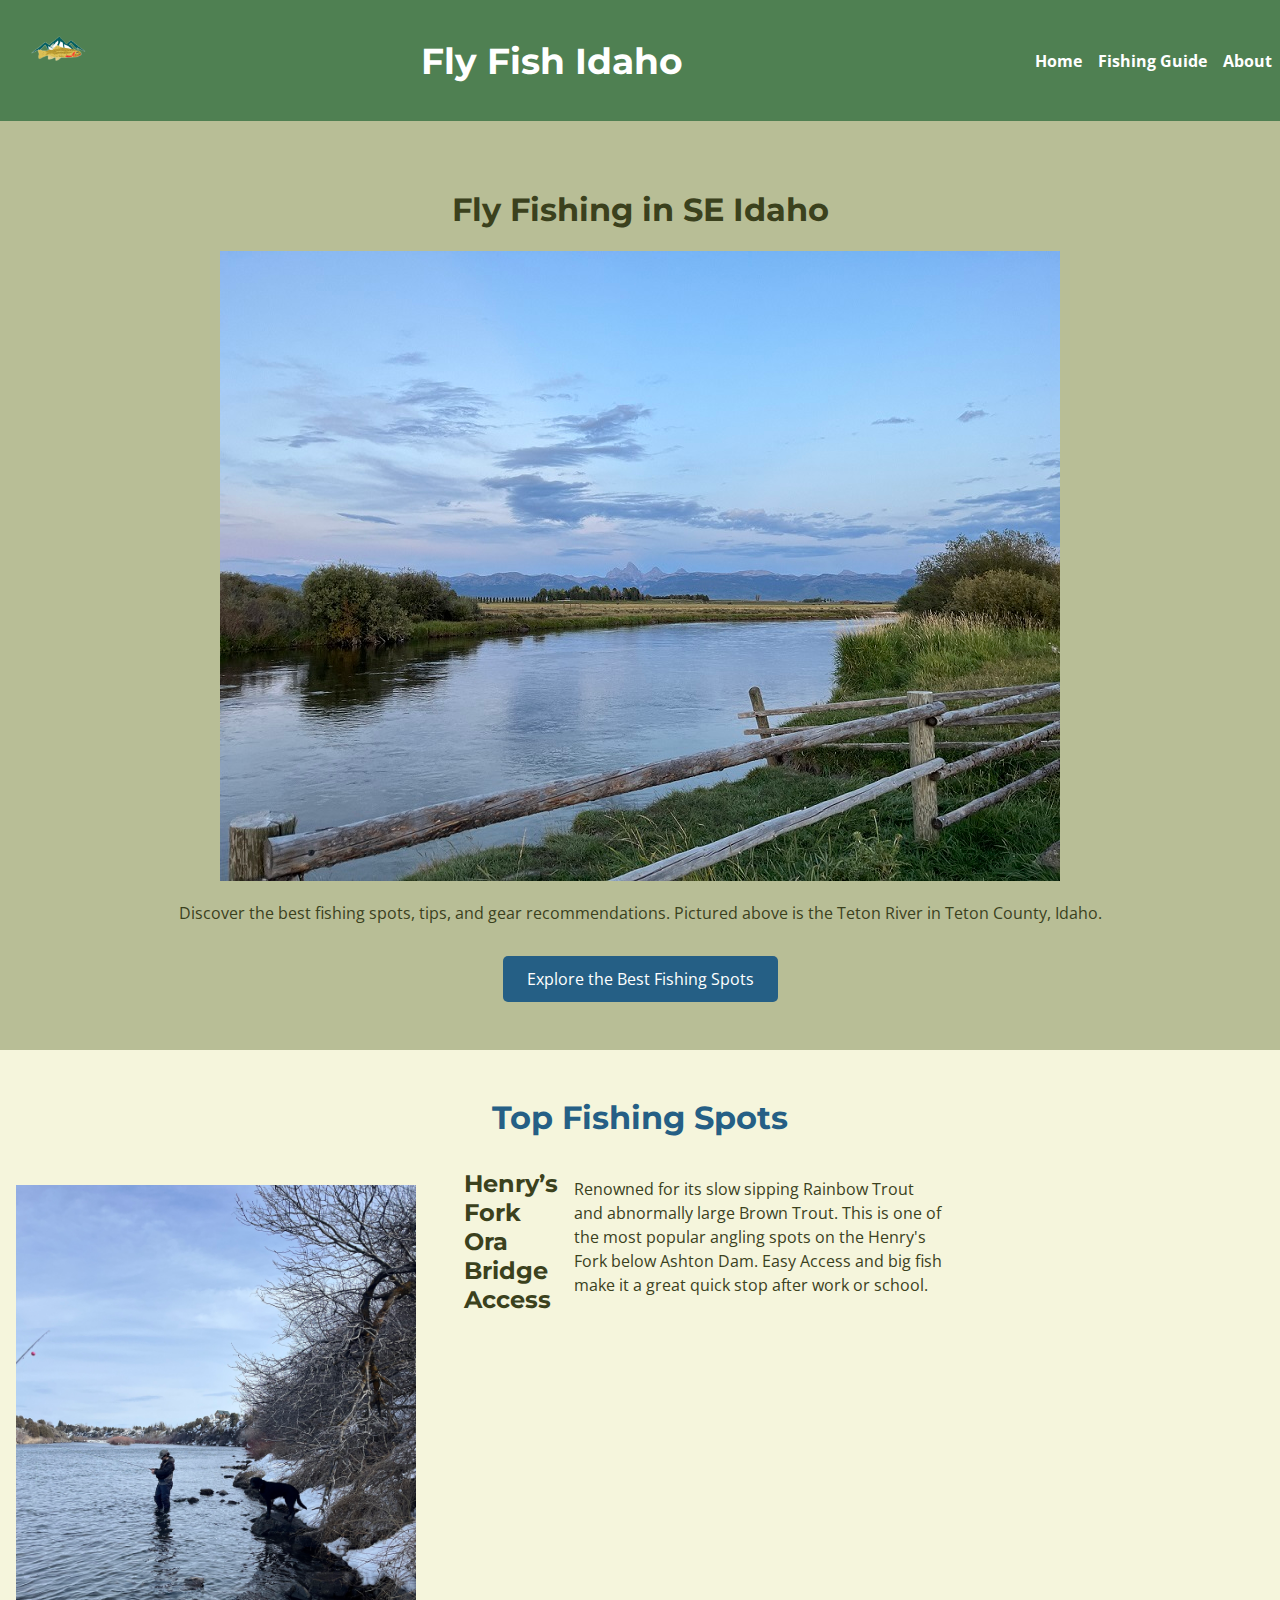
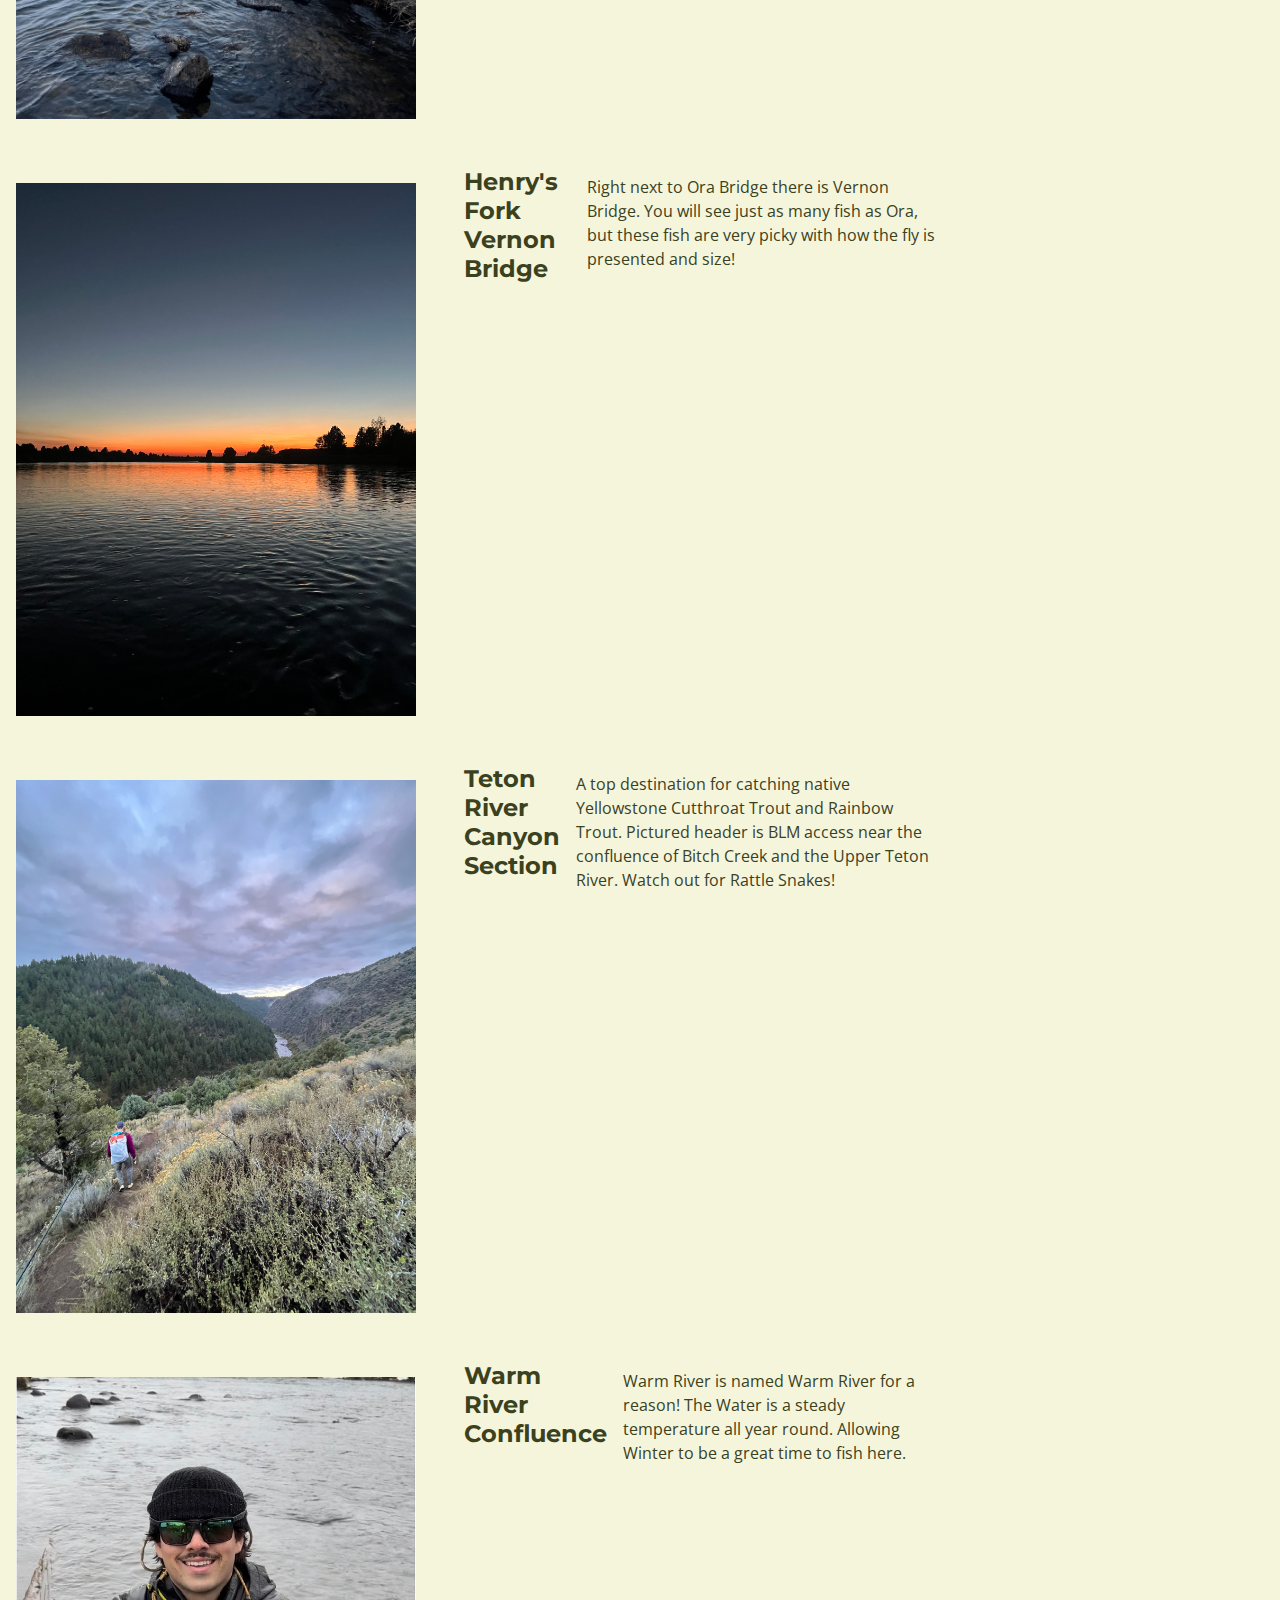
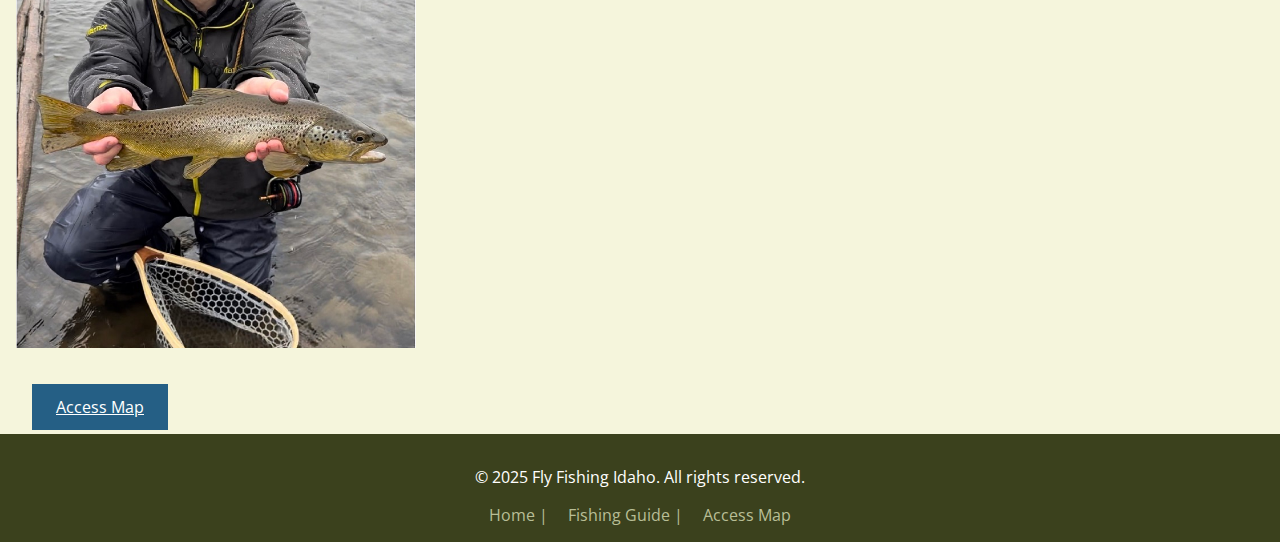
==== final/index.html @ 547f0a6a "final" ====
<!DOCTYPE html>
<html lang="en">
<head>
  <meta charset="UTF-8" />
  <meta name="viewport" content="width=device-width, initial-scale=1.0" />
  <title>Fly Fishing in SE Idaho</title>
  <link rel="stylesheet" href="flyfish.css" />
</head>
<body>

  <!-- Header -->
  <header>
    <div class="logo"> <img src="pictures/logo.png" alt=""></div>
    <div class="title">Fly Fish Idaho</div>
    <nav>
      <ul>
        <li><a href="index.html">Home</a></li>
        <li><a href="guide.html">Fishing Guide</a></li>
        <li><a href="#">About</a></li>
      </ul>
    </nav>
  </header>

  <!-- Hero Section -->
  <section class="hero">
    <h1>Fly Fishing in SE Idaho</h1>
    <img src="pictures/hero-flyfishing.jpeg">
    <p>Discover the best fishing spots, tips, and gear recommendations. Pictured above is the Teton River
        in Teton County, Idaho.
    </p>
    <a href="guide.html" class="cta-button">Explore the Best Fishing Spots</a>
  </section>

  <body-items>
    <h2>Top Fishing Spots</h2>
    
  
    <!-- First location -->
    <div>
      <img src="pictures/ora.jpeg" alt="Henry’s Fork" />
      <div>
        <h3>Henry’s Fork Ora Bridge Access</h3>
        <p>Renowned for its slow sipping Rainbow Trout and abnormally large Brown Trout. This is one of the most popular angling spots on the Henry's Fork below Ashton Dam. Easy Access and big fish make it a great quick stop after work or school.</p>
      </div>
      <iframe src="https://www.google.com/maps/embed?pb=!1m18!1m12!1m3!1d1747.841406166984!2d-111.51005917206585!3d44.0703888936065!2m3!1f0!2f0!3f0!3m2!1i1024!2i768!4f13.1!3m3!1m2!1s0x5353e1fa62622fb9%3A0xbde4c28ace210e24!2sOra%20Bridge%20Boat%20ramp!5e0!3m2!1sen!2sus!4v1743808390522!5m2!1sen!2sus" width="600" height="450" style="border:0;" allowfullscreen="" loading="lazy" referrerpolicy="no-referrer-when-downgrade"></iframe>
    </div>
  
    <!-- Second location -->
    <div>
      <img src="pictures/vernonbridge.jpeg" alt="vernonbridge" />
      <div>
        <h3>Henry's Fork Vernon Bridge</h3>
        <p>Right next to Ora Bridge there is Vernon Bridge. You will see just as many fish as Ora, but these fish are very picky with how the fly is presented and size!</p>
      </div>
      <iframe src="https://www.google.com/maps/embed?pb=!1m18!1m12!1m3!1d3496.6609710471184!2d-111.53988580443836!3d44.05382509534131!2m3!1f0!2f0!3f0!3m2!1i1024!2i768!4f13.1!3m3!1m2!1s0x5353e71371171cd7%3A0xec0caa1d4cd2f4e1!2sVernon%20Bridge%20Access!5e0!3m2!1sen!2sus!4v1743808361636!5m2!1sen!2sus" width="600" height="450" style="border:0;" allowfullscreen="" loading="lazy" referrerpolicy="no-referrer-when-downgrade"></iframe>
    </div>
  
    <!-- Third location -->
    <div>
      <img src="pictures/tetonview.jpeg" alt="tetonview" />
      <div>
        <h3>Teton River Canyon Section</h3>
        <p>A top destination for catching native Yellowstone Cutthroat Trout and Rainbow Trout. Pictured header is BLM access near the confluence of Bitch Creek and the Upper Teton River. Watch out for Rattle Snakes!</p>
      </div>
      <iframe src="https://www.google.com/maps/embed?pb=!1m17!1m12!1m3!1d3504.1636595047585!2d-111.29325296214981!3d43.926612136106016!2m3!1f0!2f0!3f0!3m2!1i1024!2i768!4f13.1!3m2!1m1!2zNDPCsDU1JzM2LjIiTiAxMTHCsDE3JzIyLjYiVw!5e0!3m2!1sen!2sus!4v1743808493419!5m2!1sen!2sus" width="600" height="450" style="border:0;" allowfullscreen="" loading="lazy" referrerpolicy="no-referrer-when-downgrade"></iframe>
    </div>
  
    <!-- Fourth location -->
    <div>
      <img src="pictures/warmriverbrown.png" alt="warmriverbrown" />
      <div>
        <h3>Warm River Confluence</h3>
        <p>Warm River is named Warm River for a reason! The Water is a steady temperature all year round. Allowing Winter to be a great time to fish here.</p>
      </div>
      <iframe src="https://www.google.com/maps/embed?pb=!1m17!1m12!1m3!1d1746.6557826564806!2d-111.33740127510336!3d44.110522250681704!2m3!1f0!2f0!3f0!3m2!1i1024!2i768!4f13.1!3m2!1m1!2zNDTCsDA2JzM0LjIiTiAxMTHCsDIwJzE2LjAiVw!5e0!3m2!1sen!2sus!4v1743808463670!5m2!1sen!2sus" width="600" height="450" style="border:0;" allowfullscreen="" loading="lazy" referrerpolicy="no-referrer-when-downgrade"></iframe>
    </div>
  </body-items>
      
</section>
  <a href="https://www.google.com/maps/d/u/0/viewer?mid=1hLtLtV2uC6fodS8nEP-Qpy3SI-j8AVo&femb=1&ll=44.017754763246415%2C-111.41580515&z=12" class="cta2-button">Access Map</a>
  <p>

    
  </p>
  <!-- Footer -->
  <footer>
    <p>&copy; 2025 Fly Fishing Idaho. All rights reserved.</p>
    <div class="footer-links">
      <a href="index.html">Home |</a>
      <a href="guide.html">Fishing Guide |</a>
      <a href="https://www.google.com/maps/d/u/0/viewer?mid=1hLtLtV2uC6fodS8nEP-Qpy3SI-j8AVo&femb=1&ll=44.017754763246415%2C-111.41580515&z=12">Access Map</a>
    </div>
  </footer>

</body>
</html>
---- final/flyfish.css ----
/* Google Fonts */
@import url('https://fonts.googleapis.com/css2?family=Montserrat:wght@600&family=Open+Sans&display=swap');

/* Base Styles */
body {
  margin: 0;
  padding: 0;
  font-family: 'Open Sans', sans-serif;
  background-color: #F5F5DC; /* Accent 2 */
  color: #3B411D; /* Primary */
}
body-items {
    padding: 2rem;
  }
  
  body-items h2 {
    text-align: center;
    font-size: 2rem;
    margin-bottom: 2rem;
  }
  
  body-items div {
    display: flex;
    gap: 1rem; /* Space between the image and text */
    margin-bottom: 2rem;
  }
  
  body-items img {
    max-width: 400px; /* Control the image size */
    height: auto;
    display: block;
    border-radius: 5px; /* Optional: add rounded corners */
    padding: 1rem;
    margin-right: 1rem;
  }
  
  body-items h3 {
    font-family: 'Montserrat', sans-serif;
    font-size: 1.5rem;
    margin: 0; /* Remove default margin */
  }
  
  body-items p {
    font-family: 'Open Sans', sans-serif;
    font-size: 1rem;
    line-height: 1.5;
    margin-top: 0.5rem;
    max-width: 500px; /* Control text width */
  }

.logo img {
    max-width: 220px; /* Adjust this to make it smaller */
    height: 100px;
  }
  
  /* For the title text */
  .title {
    font-family: 'Montserrat', sans-serif;
    font-size: 2.25rem; /* Adjust this to make the text smaller */
    font-weight: bold;
  }
  
  /* For header layout */
  header {
    margin: 0;
    display: flex;
    align-items: center;
    justify-content: space-between;
    background-color: #4F8052; /* Secondary color */
    padding: 0.5rem;
    color: white;
  }
  
  /* Navigation styles */
  nav ul {
    list-style: none;
    display: flex;
    gap: 1rem;
  }
  
  nav a {
    color: white;
    text-decoration: none;
    font-weight: bold;
  }

/* Hero Section */
.hero {
  text-align: center;
  padding: 3rem 1rem;
  background-color: #B8BE96; /* Accent 1 */
}
.hero-img {
    width: 100%;
    max-width: 600px;
    height: auto;
    display: block;
    margin: 1rem auto;
    border-radius: 8px;
  }

.hero h1 {
  font-family: 'Montserrat', sans-serif;
  font-size: 2rem;
}

.cta-button {
  background-color: #255F85; /* Accent 3 */
  color: white;
  padding: 0.75rem 1.5rem;
  text-decoration: none;
  border-radius: 5px;
  display: inline-block;
  margin-top: 1rem;
}
.cta2-button {
    background-color: #255F85; /* Accent 3 */
    color: white;
    padding: 0.75rem 1.5rem;
    align-items: center;
}

/* Sections */
section {
  padding: 2rem 1rem;
}

h2 {
  font-family: 'Montserrat', sans-serif;
  color: #255F85; /* Accent 3 */
}

.location-grid {
  display: flex;
  flex-wrap: wrap;
  gap: 1rem;
}

.location-card {
  background-color: white;
  padding: 1rem;
  border: 1px solid #ccc;
  flex: 1 1 300px;
}

.location-card img {
  width: 40%;
  height: auto;
  border-radius: 4px;
  
}

.gear img{
    width: 40%;
    height: auto;

    
}
/* Footer */
footer {
  background-color: #3B411D; /* Primary */
  color: white;
  text-align: center;
  padding: 1rem;
}

.footer-links a {
  color: #B8BE96;
  margin: 0 0.5rem;
  text-decoration: none;
}
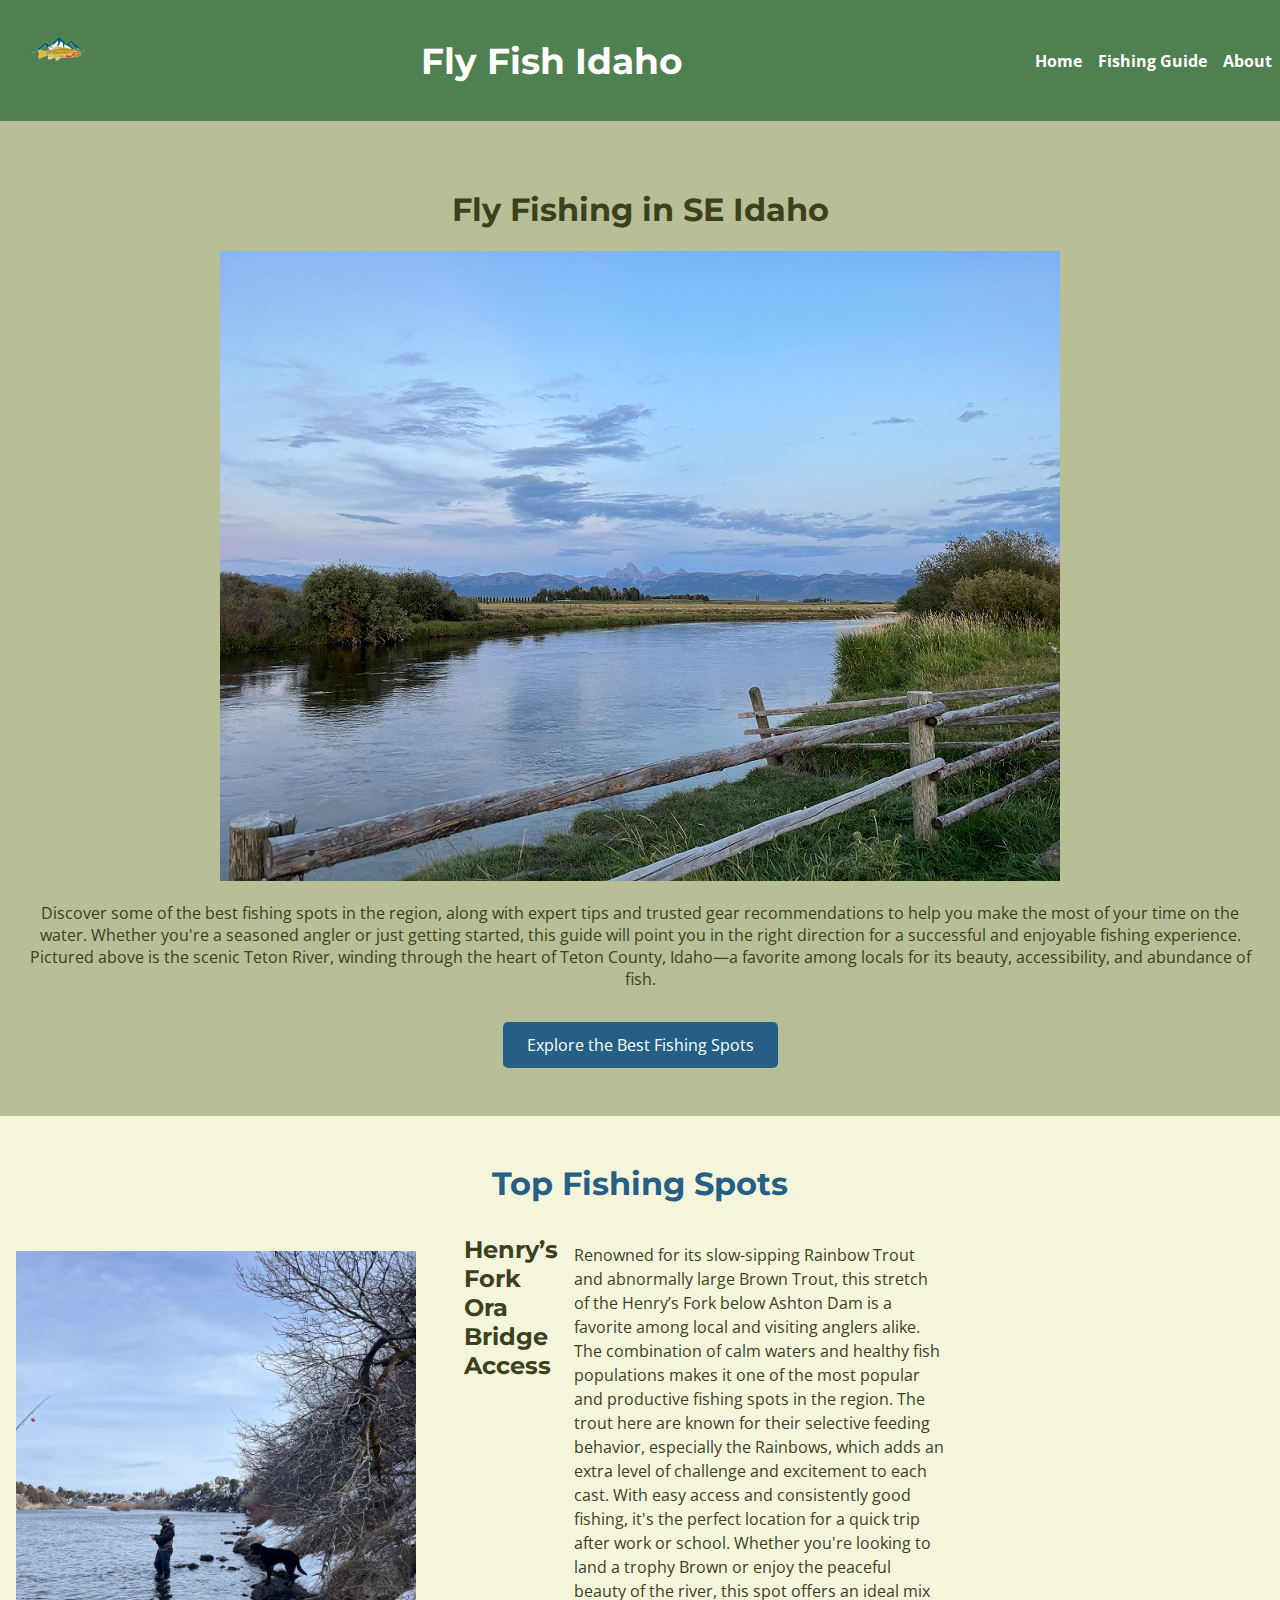
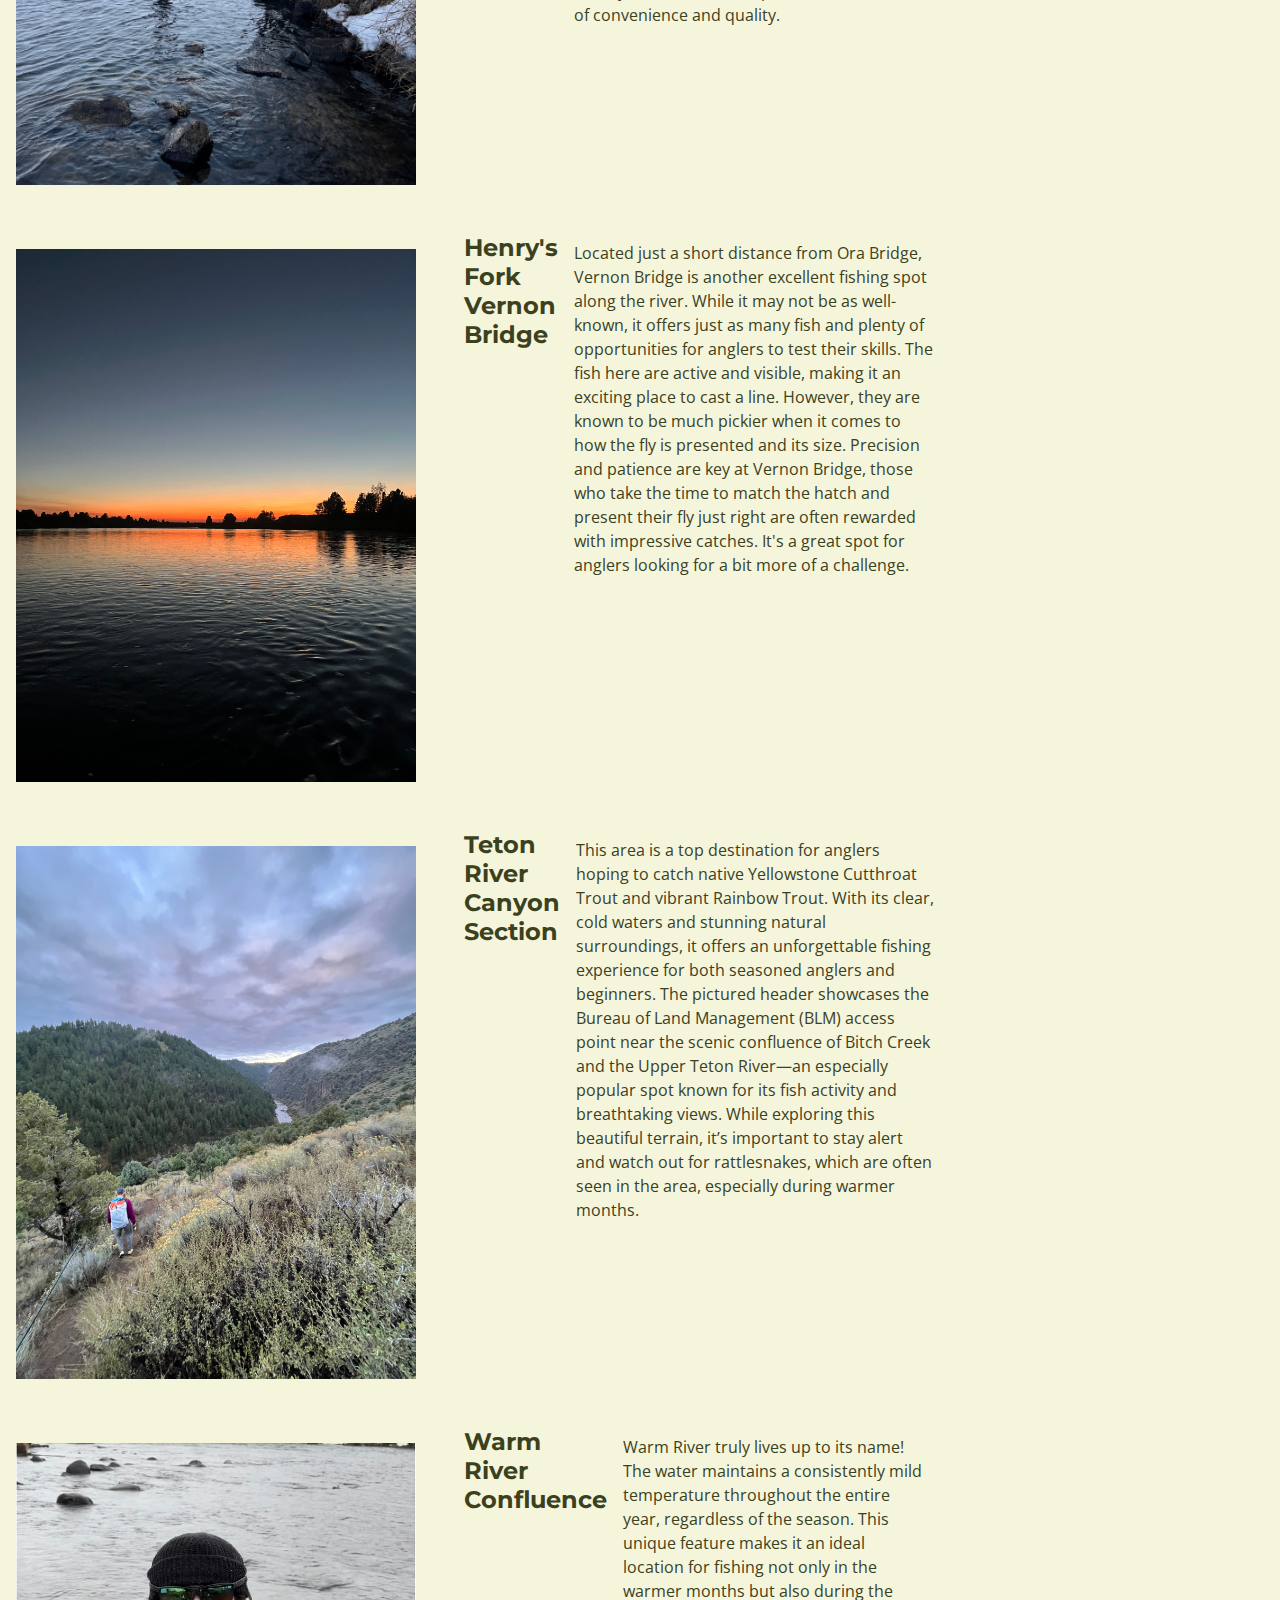
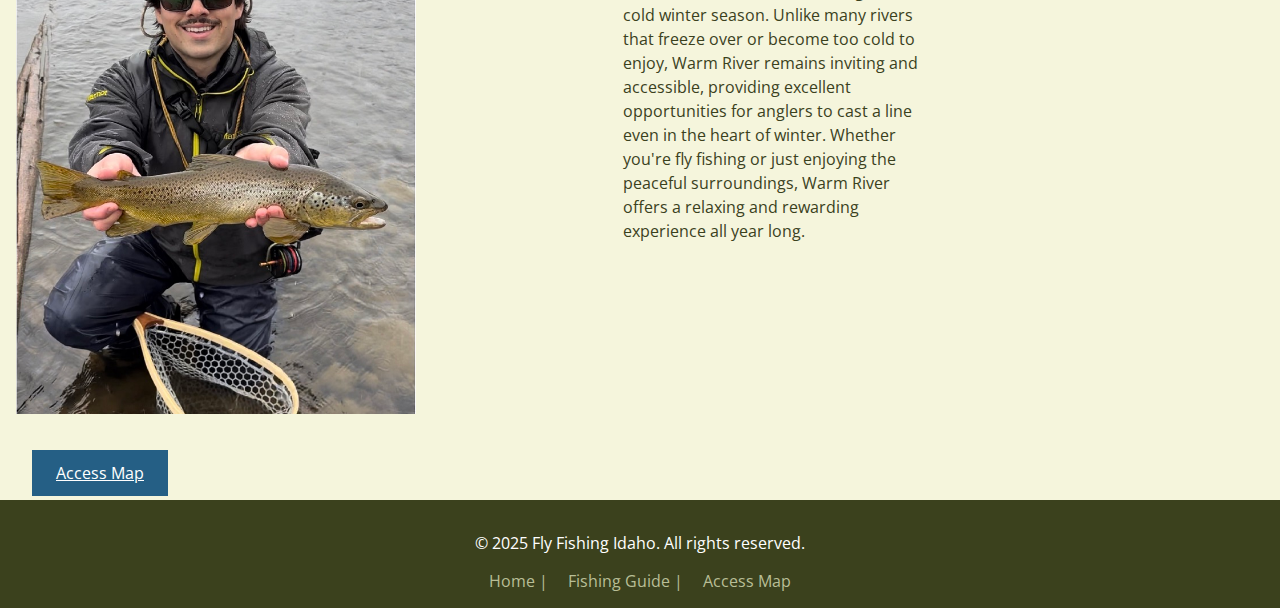
==== commit 1dbab177: "final" ====
--- a/final/index.html
+++ b/final/index.html
@@ -1,5 +1,7 @@
 <!DOCTYPE html>
 <html lang="en">
+    <link rel="preload" href="pictures/hero-flyfishing.jpeg" as="image" />
+
 <head>
   <meta charset="UTF-8" />
   <meta name="viewport" content="width=device-width, initial-scale=1.0" />
@@ -21,12 +23,11 @@
     </nav>
   </header>
 
-  <!-- Hero Section -->
+  
   <section class="hero">
     <h1>Fly Fishing in SE Idaho</h1>
     <img src="pictures/hero-flyfishing.jpeg">
-    <p>Discover the best fishing spots, tips, and gear recommendations. Pictured above is the Teton River
-        in Teton County, Idaho.
+    <p>Discover some of the best fishing spots in the region, along with expert tips and trusted gear recommendations to help you make the most of your time on the water. Whether you're a seasoned angler or just getting started, this guide will point you in the right direction for a successful and enjoyable fishing experience. Pictured above is the scenic Teton River, winding through the heart of Teton County, Idaho—a favorite among locals for its beauty, accessibility, and abundance of fish.
     </p>
     <a href="guide.html" class="cta-button">Explore the Best Fishing Spots</a>
   </section>
@@ -35,42 +36,42 @@
     <h2>Top Fishing Spots</h2>
     
   
-    <!-- First location -->
+    
     <div>
       <img src="pictures/ora.jpeg" alt="Henry’s Fork" />
       <div>
         <h3>Henry’s Fork Ora Bridge Access</h3>
-        <p>Renowned for its slow sipping Rainbow Trout and abnormally large Brown Trout. This is one of the most popular angling spots on the Henry's Fork below Ashton Dam. Easy Access and big fish make it a great quick stop after work or school.</p>
+        <p>Renowned for its slow-sipping Rainbow Trout and abnormally large Brown Trout, this stretch of the Henry’s Fork below Ashton Dam is a favorite among local and visiting anglers alike. The combination of calm waters and healthy fish populations makes it one of the most popular and productive fishing spots in the region. The trout here are known for their selective feeding behavior, especially the Rainbows, which adds an extra level of challenge and excitement to each cast. With easy access and consistently good fishing, it's the perfect location for a quick trip after work or school. Whether you're looking to land a trophy Brown or enjoy the peaceful beauty of the river, this spot offers an ideal mix of convenience and quality.</p>
       </div>
       <iframe src="https://www.google.com/maps/embed?pb=!1m18!1m12!1m3!1d1747.841406166984!2d-111.51005917206585!3d44.0703888936065!2m3!1f0!2f0!3f0!3m2!1i1024!2i768!4f13.1!3m3!1m2!1s0x5353e1fa62622fb9%3A0xbde4c28ace210e24!2sOra%20Bridge%20Boat%20ramp!5e0!3m2!1sen!2sus!4v1743808390522!5m2!1sen!2sus" width="600" height="450" style="border:0;" allowfullscreen="" loading="lazy" referrerpolicy="no-referrer-when-downgrade"></iframe>
     </div>
   
-    <!-- Second location -->
+   
     <div>
       <img src="pictures/vernonbridge.jpeg" alt="vernonbridge" />
       <div>
         <h3>Henry's Fork Vernon Bridge</h3>
-        <p>Right next to Ora Bridge there is Vernon Bridge. You will see just as many fish as Ora, but these fish are very picky with how the fly is presented and size!</p>
+        <p>Located just a short distance from Ora Bridge, Vernon Bridge is another excellent fishing spot along the river. While it may not be as well-known, it offers just as many fish and plenty of opportunities for anglers to test their skills. The fish here are active and visible, making it an exciting place to cast a line. However, they are known to be much pickier when it comes to how the fly is presented and its size. Precision and patience are key at Vernon Bridge, those who take the time to match the hatch and present their fly just right are often rewarded with impressive catches. It's a great spot for anglers looking for a bit more of a challenge.</p>
       </div>
       <iframe src="https://www.google.com/maps/embed?pb=!1m18!1m12!1m3!1d3496.6609710471184!2d-111.53988580443836!3d44.05382509534131!2m3!1f0!2f0!3f0!3m2!1i1024!2i768!4f13.1!3m3!1m2!1s0x5353e71371171cd7%3A0xec0caa1d4cd2f4e1!2sVernon%20Bridge%20Access!5e0!3m2!1sen!2sus!4v1743808361636!5m2!1sen!2sus" width="600" height="450" style="border:0;" allowfullscreen="" loading="lazy" referrerpolicy="no-referrer-when-downgrade"></iframe>
     </div>
   
-    <!-- Third location -->
+    
     <div>
       <img src="pictures/tetonview.jpeg" alt="tetonview" />
       <div>
         <h3>Teton River Canyon Section</h3>
-        <p>A top destination for catching native Yellowstone Cutthroat Trout and Rainbow Trout. Pictured header is BLM access near the confluence of Bitch Creek and the Upper Teton River. Watch out for Rattle Snakes!</p>
+        <p>This area is a top destination for anglers hoping to catch native Yellowstone Cutthroat Trout and vibrant Rainbow Trout. With its clear, cold waters and stunning natural surroundings, it offers an unforgettable fishing experience for both seasoned anglers and beginners. The pictured header showcases the Bureau of Land Management (BLM) access point near the scenic confluence of Bitch Creek and the Upper Teton River—an especially popular spot known for its fish activity and breathtaking views. While exploring this beautiful terrain, it’s important to stay alert and watch out for rattlesnakes, which are often seen in the area, especially during warmer months.</p>
       </div>
       <iframe src="https://www.google.com/maps/embed?pb=!1m17!1m12!1m3!1d3504.1636595047585!2d-111.29325296214981!3d43.926612136106016!2m3!1f0!2f0!3f0!3m2!1i1024!2i768!4f13.1!3m2!1m1!2zNDPCsDU1JzM2LjIiTiAxMTHCsDE3JzIyLjYiVw!5e0!3m2!1sen!2sus!4v1743808493419!5m2!1sen!2sus" width="600" height="450" style="border:0;" allowfullscreen="" loading="lazy" referrerpolicy="no-referrer-when-downgrade"></iframe>
     </div>
   
-    <!-- Fourth location -->
+   
     <div>
       <img src="pictures/warmriverbrown.png" alt="warmriverbrown" />
       <div>
         <h3>Warm River Confluence</h3>
-        <p>Warm River is named Warm River for a reason! The Water is a steady temperature all year round. Allowing Winter to be a great time to fish here.</p>
+        <p>Warm River truly lives up to its name! The water maintains a consistently mild temperature throughout the entire year, regardless of the season. This unique feature makes it an ideal location for fishing not only in the warmer months but also during the cold winter season. Unlike many rivers that freeze over or become too cold to enjoy, Warm River remains inviting and accessible, providing excellent opportunities for anglers to cast a line even in the heart of winter. Whether you're fly fishing or just enjoying the peaceful surroundings, Warm River offers a relaxing and rewarding experience all year long.</p>
       </div>
       <iframe src="https://www.google.com/maps/embed?pb=!1m17!1m12!1m3!1d1746.6557826564806!2d-111.33740127510336!3d44.110522250681704!2m3!1f0!2f0!3f0!3m2!1i1024!2i768!4f13.1!3m2!1m1!2zNDTCsDA2JzM0LjIiTiAxMTHCsDIwJzE2LjAiVw!5e0!3m2!1sen!2sus!4v1743808463670!5m2!1sen!2sus" width="600" height="450" style="border:0;" allowfullscreen="" loading="lazy" referrerpolicy="no-referrer-when-downgrade"></iframe>
     </div>
@@ -82,7 +83,7 @@
 
     
   </p>
-  <!-- Footer -->
+  
   <footer>
     <p>&copy; 2025 Fly Fishing Idaho. All rights reserved.</p>
     <div class="footer-links">
--- a/final/flyfish.css
+++ b/final/flyfish.css
@@ -1,13 +1,11 @@
-/* Google Fonts */
 @import url('https://fonts.googleapis.com/css2?family=Montserrat:wght@600&family=Open+Sans&display=swap');
 
-/* Base Styles */
 body {
   margin: 0;
   padding: 0;
   font-family: 'Open Sans', sans-serif;
-  background-color: #F5F5DC; /* Accent 2 */
-  color: #3B411D; /* Primary */
+  background-color: #F5F5DC; 
+  color: #3B411D; 
 }
 body-items {
     padding: 2rem;
@@ -21,15 +19,15 @@
   
   body-items div {
     display: flex;
-    gap: 1rem; /* Space between the image and text */
+    gap: 1rem; 
     margin-bottom: 2rem;
   }
   
   body-items img {
-    max-width: 400px; /* Control the image size */
+    max-width: 400px; 
     height: auto;
     display: block;
-    border-radius: 5px; /* Optional: add rounded corners */
+    border-radius: 5px; 
     padding: 1rem;
     margin-right: 1rem;
   }
@@ -37,7 +35,7 @@
   body-items h3 {
     font-family: 'Montserrat', sans-serif;
     font-size: 1.5rem;
-    margin: 0; /* Remove default margin */
+    margin: 0; 
   }
   
   body-items p {
@@ -45,33 +43,33 @@
     font-size: 1rem;
     line-height: 1.5;
     margin-top: 0.5rem;
-    max-width: 500px; /* Control text width */
+    max-width: 500px; 
   }
 
 .logo img {
-    max-width: 220px; /* Adjust this to make it smaller */
+    max-width: 220px; 
     height: 100px;
   }
   
-  /* For the title text */
+  
   .title {
     font-family: 'Montserrat', sans-serif;
-    font-size: 2.25rem; /* Adjust this to make the text smaller */
+    font-size: 2.25rem; 
     font-weight: bold;
   }
   
-  /* For header layout */
+ 
   header {
     margin: 0;
     display: flex;
     align-items: center;
     justify-content: space-between;
-    background-color: #4F8052; /* Secondary color */
+    background-color: #4F8052; 
     padding: 0.5rem;
     color: white;
   }
   
-  /* Navigation styles */
+  
   nav ul {
     list-style: none;
     display: flex;
@@ -84,11 +82,11 @@
     font-weight: bold;
   }
 
-/* Hero Section */
+
 .hero {
   text-align: center;
   padding: 3rem 1rem;
-  background-color: #B8BE96; /* Accent 1 */
+  background-color: #B8BE96;
 }
 .hero-img {
     width: 100%;
@@ -105,7 +103,7 @@
 }
 
 .cta-button {
-  background-color: #255F85; /* Accent 3 */
+  background-color: #255F85; 
   color: white;
   padding: 0.75rem 1.5rem;
   text-decoration: none;
@@ -114,20 +112,20 @@
   margin-top: 1rem;
 }
 .cta2-button {
-    background-color: #255F85; /* Accent 3 */
+    background-color: #255F85; 
     color: white;
     padding: 0.75rem 1.5rem;
     align-items: center;
 }
 
-/* Sections */
+
 section {
   padding: 2rem 1rem;
 }
 
 h2 {
   font-family: 'Montserrat', sans-serif;
-  color: #255F85; /* Accent 3 */
+  color: #255F85; 
 }
 
 .location-grid {
@@ -156,9 +154,10 @@
 
     
 }
-/* Footer */
+
+
 footer {
-  background-color: #3B411D; /* Primary */
+  background-color: #3B411D; 
   color: white;
   text-align: center;
   padding: 1rem;
